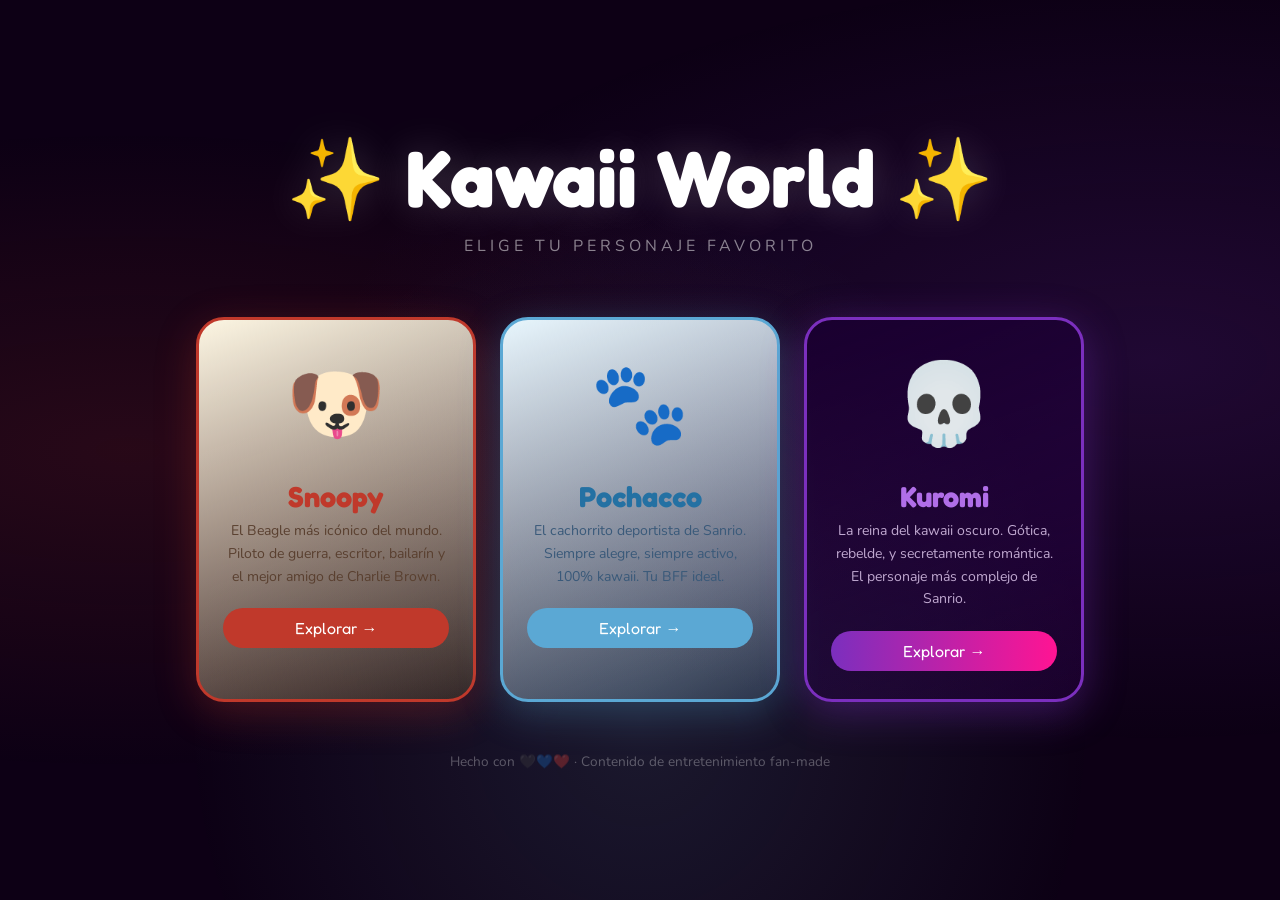
==== index.html @ 2f502f6d "Add files via upload" ====
<!DOCTYPE html>
<html lang="es">
<head>
  <meta charset="UTF-8" />
  <meta name="viewport" content="width=device-width, initial-scale=1.0" />
  <title>Kawaii World — Snoopy · Pochacco · Kuromi</title>
  <link href="https://fonts.googleapis.com/css2?family=Fredoka+One&family=Nunito:wght@400;700&display=swap" rel="stylesheet" />
  <style>
    * { margin: 0; padding: 0; box-sizing: border-box; }
    body {
      background: #0d0015;
      font-family: 'Nunito', sans-serif;
      min-height: 100vh;
      display: flex; flex-direction: column;
      align-items: center; justify-content: center;
      overflow: hidden;
    }

    .bg-aura {
      position: fixed; inset: 0; pointer-events: none;
      background:
        radial-gradient(ellipse at 10% 50%, rgba(192,57,43,0.15) 0%, transparent 50%),
        radial-gradient(ellipse at 50% 80%, rgba(135,206,235,0.12) 0%, transparent 50%),
        radial-gradient(ellipse at 90% 40%, rgba(123,47,190,0.18) 0%, transparent 50%);
      z-index: 0;
    }

    .content {
      position: relative; z-index: 1;
      text-align: center; padding: 40px 20px;
      max-width: 1000px;
    }

    .super-title {
      font-family: 'Fredoka One', cursive;
      font-size: clamp(2.5rem, 8vw, 5rem);
      color: white;
      margin-bottom: 8px;
      text-shadow: 0 0 40px rgba(255,255,255,0.2);
    }
    .super-sub {
      color: rgba(255,255,255,0.5);
      font-size: 1rem;
      letter-spacing: 4px;
      text-transform: uppercase;
      margin-bottom: 60px;
    }

    .cards {
      display: flex;
      gap: 24px;
      justify-content: center;
      flex-wrap: wrap;
    }

    .card {
      width: 280px;
      border-radius: 28px;
      overflow: hidden;
      text-decoration: none;
      transition: transform 0.3s cubic-bezier(0.34,1.56,0.64,1), box-shadow 0.3s;
      animation: cardAppear 0.6s backwards;
    }
    .card:nth-child(1) { animation-delay: 0.1s; }
    .card:nth-child(2) { animation-delay: 0.2s; }
    .card:nth-child(3) { animation-delay: 0.3s; }

    @keyframes cardAppear {
      from { opacity: 0; transform: translateY(40px); }
      to { opacity: 1; transform: none; }
    }
    .card:hover {
      transform: translateY(-12px) scale(1.03);
    }

    /* Snoopy card */
    .card-snoopy {
      background: linear-gradient(160deg, #fdf6e3, #f4d03f20);
      border: 3px solid #c0392b;
      box-shadow: 0 10px 40px rgba(192,57,43,0.3);
    }
    .card-snoopy:hover { box-shadow: 0 24px 60px rgba(192,57,43,0.5); }

    /* Pochacco card */
    .card-pochacco {
      background: linear-gradient(160deg, #e8f6fd, #87ceeb30);
      border: 3px solid #5ba8d4;
      box-shadow: 0 10px 40px rgba(91,168,212,0.3);
    }
    .card-pochacco:hover { box-shadow: 0 24px 60px rgba(91,168,212,0.5); }

    /* Kuromi card */
    .card-kuromi {
      background: linear-gradient(160deg, #1a0030, #4a008030);
      border: 3px solid #7b2fbe;
      box-shadow: 0 10px 40px rgba(123,47,190,0.4);
    }
    .card-kuromi:hover { box-shadow: 0 24px 60px rgba(255,20,147,0.4); }

    .card-emoji {
      font-size: 5rem;
      padding: 30px 20px 10px;
      display: block;
      text-align: center;
      animation: emojiFloat 3s ease-in-out infinite;
    }
    .card:nth-child(2) .card-emoji { animation-delay: 0.5s; }
    .card:nth-child(3) .card-emoji { animation-delay: 1s; }
    @keyframes emojiFloat {
      0%, 100% { transform: translateY(0); }
      50% { transform: translateY(-8px); }
    }

    .card-body { padding: 10px 24px 28px; }
    .card-name {
      font-family: 'Fredoka One', cursive;
      font-size: 1.8rem;
      margin-bottom: 6px;
    }
    .card-snoopy .card-name { color: #c0392b; }
    .card-pochacco .card-name { color: #2471a3; }
    .card-kuromi .card-name { color: #b06ee8; }

    .card-desc {
      font-size: 0.88rem;
      line-height: 1.6;
      margin-bottom: 20px;
    }
    .card-snoopy .card-desc { color: #5a4030; }
    .card-pochacco .card-desc { color: #3a5a7a; }
    .card-kuromi .card-desc { color: #c0a8d0; }

    .card-btn {
      display: block;
      text-align: center;
      padding: 10px;
      border-radius: 999px;
      font-family: 'Fredoka One', cursive;
      font-size: 1rem;
      color: white;
    }
    .card-snoopy .card-btn { background: #c0392b; }
    .card-pochacco .card-btn { background: #5ba8d4; }
    .card-kuromi .card-btn { background: linear-gradient(90deg, #7b2fbe, #ff1493); }

    .footer-text {
      margin-top: 50px;
      color: rgba(255,255,255,0.3);
      font-size: 0.85rem;
    }
  </style>
</head>
<body>
  <div class="bg-aura"></div>
  <div class="content">
    <h1 class="super-title">✨ Kawaii World ✨</h1>
    <p class="super-sub">Elige tu personaje favorito</p>

    <div class="cards">
      <a href="snoopy.html" class="card card-snoopy">
        <span class="card-emoji">🐶</span>
        <div class="card-body">
          <h2 class="card-name">Snoopy</h2>
          <p class="card-desc">El Beagle más icónico del mundo. Piloto de guerra, escritor, bailarín y el mejor amigo de Charlie Brown.</p>
          <span class="card-btn">Explorar →</span>
        </div>
      </a>

      <a href="pochacco.html" class="card card-pochacco">
        <span class="card-emoji">🐾</span>
        <div class="card-body">
          <h2 class="card-name">Pochacco</h2>
          <p class="card-desc">El cachorrito deportista de Sanrio. Siempre alegre, siempre activo, 100% kawaii. Tu BFF ideal.</p>
          <span class="card-btn">Explorar →</span>
        </div>
      </a>

      <a href="kuromi.html" class="card card-kuromi">
        <span class="card-emoji">💀</span>
        <div class="card-body">
          <h2 class="card-name">Kuromi</h2>
          <p class="card-desc">La reina del kawaii oscuro. Gótica, rebelde, y secretamente romántica. El personaje más complejo de Sanrio.</p>
          <span class="card-btn">Explorar →</span>
        </div>
      </a>
    </div>

    <p class="footer-text">Hecho con 🖤💙❤️ · Contenido de entretenimiento fan-made</p>
  </div>
</body>
</html>
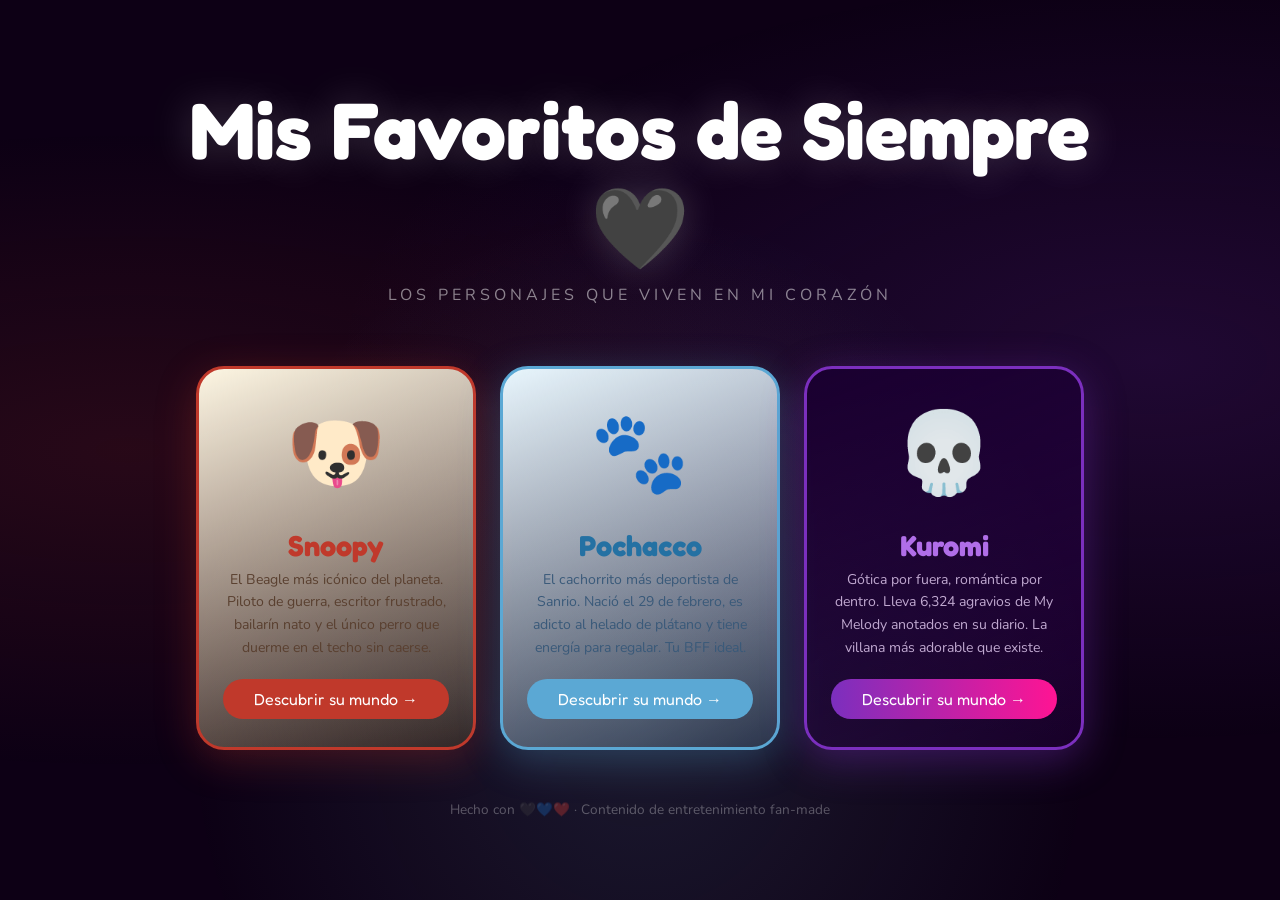
==== commit 083bade2: "Update index.html" ====
--- a/index.html
+++ b/index.html
@@ -153,34 +153,49 @@
 <body>
   <div class="bg-aura"></div>
   <div class="content">
-    <h1 class="super-title">✨ Kawaii World ✨</h1>
-    <p class="super-sub">Elige tu personaje favorito</p>
+    <h1 class="super-title">Mis Favoritos de Siempre 🖤</h1>
+    <p class="super-sub">Los personajes que viven en mi corazón</p>
 
     <div class="cards">
       <a href="snoopy.html" class="card card-snoopy">
-        <span class="card-emoji">🐶</span>
+        <span class="card-emoji">
+          <img src="https://upload.wikimedia.org/wikipedia/en/5/53/Snoopy_Peanuts_characters.png"
+               alt="Snoopy"
+               style="width:100px;height:100px;border-radius:50%;object-fit:cover;object-position:top;border:3px solid #c0392b;background:#fdf6e3;"
+               onerror="this.outerHTML='🐶'" />
+        </span>
         <div class="card-body">
           <h2 class="card-name">Snoopy</h2>
-          <p class="card-desc">El Beagle más icónico del mundo. Piloto de guerra, escritor, bailarín y el mejor amigo de Charlie Brown.</p>
-          <span class="card-btn">Explorar →</span>
+          <p class="card-desc">El Beagle más icónico del planeta. Piloto de guerra, escritor frustrado, bailarín nato y el único perro que duerme en el techo sin caerse.</p>
+          <span class="card-btn">Descubrir su mundo →</span>
         </div>
       </a>
 
       <a href="pochacco.html" class="card card-pochacco">
-        <span class="card-emoji">🐾</span>
+        <span class="card-emoji">
+          <img src="https://www.sanrio.com/cdn/shop/files/pochacco-sq.jpg"
+               alt="Pochacco"
+               style="width:100px;height:100px;border-radius:50%;object-fit:cover;border:3px solid #5ba8d4;background:#e8f6fd;"
+               onerror="this.outerHTML='🐾'" />
+        </span>
         <div class="card-body">
           <h2 class="card-name">Pochacco</h2>
-          <p class="card-desc">El cachorrito deportista de Sanrio. Siempre alegre, siempre activo, 100% kawaii. Tu BFF ideal.</p>
-          <span class="card-btn">Explorar →</span>
+          <p class="card-desc">El cachorrito más deportista de Sanrio. Nació el 29 de febrero, es adicto al helado de plátano y tiene energía para regalar. Tu BFF ideal.</p>
+          <span class="card-btn">Descubrir su mundo →</span>
         </div>
       </a>
 
       <a href="kuromi.html" class="card card-kuromi">
-        <span class="card-emoji">💀</span>
+        <span class="card-emoji">
+          <img src="https://www.sanrio.com/cdn/shop/files/kuromi-sq.jpg"
+               alt="Kuromi"
+               style="width:100px;height:100px;border-radius:50%;object-fit:cover;border:3px solid #7b2fbe;background:#1a0030;"
+               onerror="this.outerHTML='💀'" />
+        </span>
         <div class="card-body">
           <h2 class="card-name">Kuromi</h2>
-          <p class="card-desc">La reina del kawaii oscuro. Gótica, rebelde, y secretamente romántica. El personaje más complejo de Sanrio.</p>
-          <span class="card-btn">Explorar →</span>
+          <p class="card-desc">Gótica por fuera, romántica por dentro. Lleva 6,324 agravios de My Melody anotados en su diario. La villana más adorable que existe.</p>
+          <span class="card-btn">Descubrir su mundo →</span>
         </div>
       </a>
     </div>
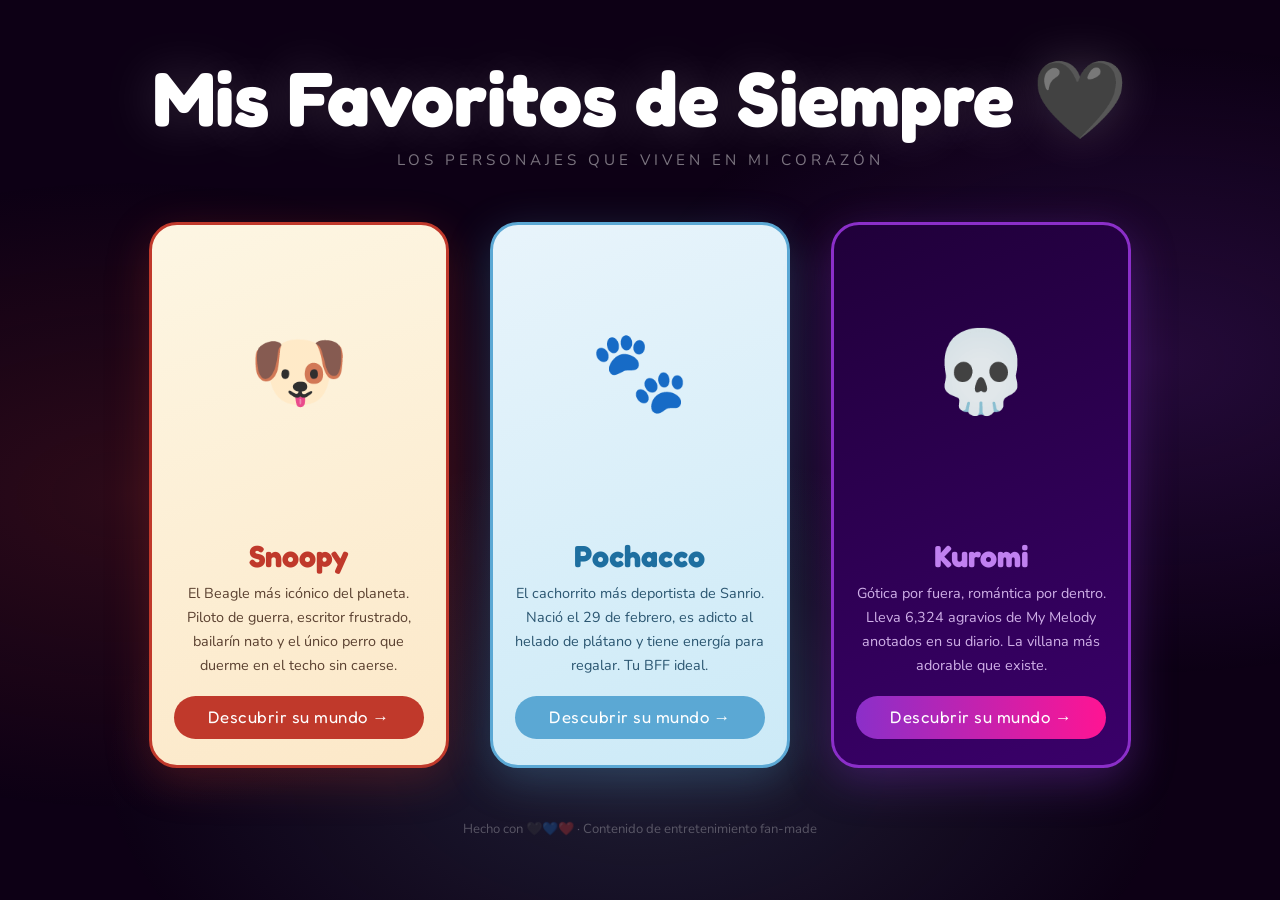
==== commit 9374cc7b: "Update index.html" ====
--- a/index.html
+++ b/index.html
@@ -4,166 +4,299 @@
   <meta charset="UTF-8" />
   <meta name="viewport" content="width=device-width, initial-scale=1.0" />
   <title>Kawaii World — Snoopy · Pochacco · Kuromi</title>
-  <link href="https://fonts.googleapis.com/css2?family=Fredoka+One&family=Nunito:wght@400;700&display=swap" rel="stylesheet" />
+  <link href="https://fonts.googleapis.com/css2?family=Fredoka+One&family=Nunito:wght@400;600;700&display=swap" rel="stylesheet" />
   <style>
-    * { margin: 0; padding: 0; box-sizing: border-box; }
+    *, *::before, *::after { margin: 0; padding: 0; box-sizing: border-box; }
+
+    :root {
+      --snoopy-main:   #c0392b;
+      --snoopy-bg:     #fdf6e3;
+      --snoopy-text:   #5a4030;
+      --pochacco-main: #5ba8d4;
+      --pochacco-bg:   #e8f4fb;
+      --pochacco-text: #2a5570;
+      --kuromi-main:   #8b2fc9;
+      --kuromi-bg:     #1a0030;
+      --kuromi-text:   #d0b0e8;
+    }
+
+    html {
+      scroll-behavior: smooth;
+    }
+
     body {
       background: #0d0015;
       font-family: 'Nunito', sans-serif;
       min-height: 100vh;
-      display: flex; flex-direction: column;
-      align-items: center; justify-content: center;
+      display: flex;
+      flex-direction: column;
+      align-items: center;
+    }
+
+    /* ── Background aura ── */
+    .bg-aura {
+      position: fixed;
+      inset: 0;
+      pointer-events: none;
+      z-index: 0;
+      background:
+        radial-gradient(ellipse 60% 50% at 10% 55%, rgba(192,57,43,.18) 0%, transparent 70%),
+        radial-gradient(ellipse 60% 50% at 50% 85%, rgba(135,206,235,.14) 0%, transparent 70%),
+        radial-gradient(ellipse 60% 50% at 90% 40%, rgba(123,47,190,.22) 0%, transparent 70%);
+    }
+
+    /* ── Stars ── */
+    .stars {
+      position: fixed;
+      inset: 0;
+      pointer-events: none;
+      z-index: 0;
       overflow: hidden;
     }
-
-    .bg-aura {
-      position: fixed; inset: 0; pointer-events: none;
-      background:
-        radial-gradient(ellipse at 10% 50%, rgba(192,57,43,0.15) 0%, transparent 50%),
-        radial-gradient(ellipse at 50% 80%, rgba(135,206,235,0.12) 0%, transparent 50%),
-        radial-gradient(ellipse at 90% 40%, rgba(123,47,190,0.18) 0%, transparent 50%);
-      z-index: 0;
-    }
-
+    .star {
+      position: absolute;
+      border-radius: 50%;
+      background: white;
+      opacity: 0;
+      animation: twinkle var(--dur) ease-in-out infinite var(--delay);
+    }
+    @keyframes twinkle {
+      0%,100% { opacity: 0; transform: scale(.6); }
+      50%      { opacity: .7; transform: scale(1); }
+    }
+
+    /* ── Content wrapper ── */
     .content {
-      position: relative; z-index: 1;
-      text-align: center; padding: 40px 20px;
-      max-width: 1000px;
-    }
-
+      position: relative;
+      z-index: 1;
+      width: 100%;
+      max-width: 1040px;
+      padding: 56px 20px 60px;
+      text-align: center;
+    }
+
+    /* ── Hero text ── */
     .super-title {
       font-family: 'Fredoka One', cursive;
-      font-size: clamp(2.5rem, 8vw, 5rem);
-      color: white;
-      margin-bottom: 8px;
-      text-shadow: 0 0 40px rgba(255,255,255,0.2);
+      font-size: clamp(2.2rem, 7vw, 4.8rem);
+      color: #fff;
+      line-height: 1.1;
+      margin-bottom: 10px;
+      text-shadow: 0 0 50px rgba(255,255,255,.18);
     }
     .super-sub {
-      color: rgba(255,255,255,0.5);
-      font-size: 1rem;
+      color: rgba(255,255,255,.45);
+      font-size: clamp(.75rem, 2.5vw, .95rem);
       letter-spacing: 4px;
       text-transform: uppercase;
-      margin-bottom: 60px;
-    }
-
+      margin-bottom: 52px;
+    }
+
+    /* ── Cards grid ── */
     .cards {
-      display: flex;
+      display: grid;
+      grid-template-columns: repeat(3, 1fr);
       gap: 24px;
-      justify-content: center;
-      flex-wrap: wrap;
-    }
-
+      justify-items: center;
+    }
+
+    /* ── Individual card ── */
     .card {
-      width: 280px;
+      width: 100%;
+      max-width: 300px;
       border-radius: 28px;
       overflow: hidden;
       text-decoration: none;
-      transition: transform 0.3s cubic-bezier(0.34,1.56,0.64,1), box-shadow 0.3s;
-      animation: cardAppear 0.6s backwards;
-    }
-    .card:nth-child(1) { animation-delay: 0.1s; }
-    .card:nth-child(2) { animation-delay: 0.2s; }
-    .card:nth-child(3) { animation-delay: 0.3s; }
+      display: flex;
+      flex-direction: column;
+      transition: transform .35s cubic-bezier(.34,1.56,.64,1), box-shadow .35s ease;
+      animation: cardAppear .6s backwards;
+    }
+    .card:nth-child(1) { animation-delay: .10s; }
+    .card:nth-child(2) { animation-delay: .22s; }
+    .card:nth-child(3) { animation-delay: .34s; }
 
     @keyframes cardAppear {
-      from { opacity: 0; transform: translateY(40px); }
-      to { opacity: 1; transform: none; }
-    }
+      from { opacity: 0; transform: translateY(48px); }
+      to   { opacity: 1; transform: none; }
+    }
+
     .card:hover {
-      transform: translateY(-12px) scale(1.03);
-    }
-
-    /* Snoopy card */
+      transform: translateY(-14px) scale(1.03);
+    }
+
+    /* card themes */
     .card-snoopy {
-      background: linear-gradient(160deg, #fdf6e3, #f4d03f20);
-      border: 3px solid #c0392b;
-      box-shadow: 0 10px 40px rgba(192,57,43,0.3);
-    }
-    .card-snoopy:hover { box-shadow: 0 24px 60px rgba(192,57,43,0.5); }
-
-    /* Pochacco card */
+      background: linear-gradient(160deg, #fdf6e3 0%, #fce8c8 100%);
+      border: 3px solid var(--snoopy-main);
+      box-shadow: 0 12px 44px rgba(192,57,43,.28);
+    }
+    .card-snoopy:hover { box-shadow: 0 28px 64px rgba(192,57,43,.50); }
+
     .card-pochacco {
-      background: linear-gradient(160deg, #e8f6fd, #87ceeb30);
-      border: 3px solid #5ba8d4;
-      box-shadow: 0 10px 40px rgba(91,168,212,0.3);
-    }
-    .card-pochacco:hover { box-shadow: 0 24px 60px rgba(91,168,212,0.5); }
-
-    /* Kuromi card */
+      background: linear-gradient(160deg, #e8f4fb 0%, #cceaf7 100%);
+      border: 3px solid var(--pochacco-main);
+      box-shadow: 0 12px 44px rgba(91,168,212,.28);
+    }
+    .card-pochacco:hover { box-shadow: 0 28px 64px rgba(91,168,212,.50); }
+
     .card-kuromi {
-      background: linear-gradient(160deg, #1a0030, #4a008030);
-      border: 3px solid #7b2fbe;
-      box-shadow: 0 10px 40px rgba(123,47,190,0.4);
-    }
-    .card-kuromi:hover { box-shadow: 0 24px 60px rgba(255,20,147,0.4); }
-
-    .card-emoji {
+      background: linear-gradient(160deg, #20003a 0%, #3a006a 100%);
+      border: 3px solid var(--kuromi-main);
+      box-shadow: 0 12px 44px rgba(123,47,190,.38);
+    }
+    .card-kuromi:hover { box-shadow: 0 28px 64px rgba(255,20,147,.44); }
+
+    /* ── Character image ── */
+    .card-img-wrap {
+      width: 100%;
+      aspect-ratio: 1 / 1;
+      overflow: hidden;
+      position: relative;
+    }
+
+    .card-img-wrap img {
+      width: 100%;
+      height: 100%;
+      object-fit: cover;
+      object-position: center top;
+      display: block;
+      transition: transform .4s ease;
+    }
+    .card:hover .card-img-wrap img {
+      transform: scale(1.06);
+    }
+
+    /* fallback placeholder when img fails */
+    .card-img-wrap::after {
+      content: attr(data-fallback);
+      position: absolute;
+      inset: 0;
+      display: flex;
+      align-items: center;
+      justify-content: center;
       font-size: 5rem;
-      padding: 30px 20px 10px;
-      display: block;
-      text-align: center;
-      animation: emojiFloat 3s ease-in-out infinite;
-    }
-    .card:nth-child(2) .card-emoji { animation-delay: 0.5s; }
-    .card:nth-child(3) .card-emoji { animation-delay: 1s; }
-    @keyframes emojiFloat {
-      0%, 100% { transform: translateY(0); }
-      50% { transform: translateY(-8px); }
-    }
-
-    .card-body { padding: 10px 24px 28px; }
+      opacity: 0;
+      pointer-events: none;
+      transition: opacity .2s;
+    }
+    .card-img-wrap.img-error::after { opacity: 1; }
+    .card-img-wrap.img-error img   { opacity: 0; }
+
+    /* ── Card body ── */
+    .card-body {
+      padding: 18px 22px 26px;
+      flex: 1;
+      display: flex;
+      flex-direction: column;
+    }
+
     .card-name {
       font-family: 'Fredoka One', cursive;
-      font-size: 1.8rem;
-      margin-bottom: 6px;
-    }
-    .card-snoopy .card-name { color: #c0392b; }
-    .card-pochacco .card-name { color: #2471a3; }
-    .card-kuromi .card-name { color: #b06ee8; }
+      font-size: clamp(1.5rem, 3.5vw, 1.9rem);
+      margin-bottom: 8px;
+    }
+    .card-snoopy   .card-name { color: var(--snoopy-main); }
+    .card-pochacco .card-name { color: #1e6fa0; }
+    .card-kuromi   .card-name { color: #c080f0; }
 
     .card-desc {
-      font-size: 0.88rem;
-      line-height: 1.6;
-      margin-bottom: 20px;
-    }
-    .card-snoopy .card-desc { color: #5a4030; }
-    .card-pochacco .card-desc { color: #3a5a7a; }
-    .card-kuromi .card-desc { color: #c0a8d0; }
+      font-size: clamp(.8rem, 2vw, .9rem);
+      line-height: 1.65;
+      flex: 1;
+      margin-bottom: 18px;
+    }
+    .card-snoopy   .card-desc { color: var(--snoopy-text); }
+    .card-pochacco .card-desc { color: var(--pochacco-text); }
+    .card-kuromi   .card-desc { color: var(--kuromi-text); }
 
     .card-btn {
       display: block;
       text-align: center;
-      padding: 10px;
+      padding: 11px 16px;
       border-radius: 999px;
       font-family: 'Fredoka One', cursive;
-      font-size: 1rem;
-      color: white;
-    }
-    .card-snoopy .card-btn { background: #c0392b; }
-    .card-pochacco .card-btn { background: #5ba8d4; }
-    .card-kuromi .card-btn { background: linear-gradient(90deg, #7b2fbe, #ff1493); }
-
+      font-size: clamp(.9rem, 2vw, 1.05rem);
+      color: #fff;
+      letter-spacing: .5px;
+      transition: filter .2s, transform .2s;
+    }
+    .card:hover .card-btn {
+      filter: brightness(1.12);
+      transform: scale(1.03);
+    }
+    .card-snoopy   .card-btn { background: var(--snoopy-main); }
+    .card-pochacco .card-btn { background: var(--pochacco-main); }
+    .card-kuromi   .card-btn { background: linear-gradient(90deg, #8b2fc9, #ff1493); }
+
+    /* ── Footer ── */
     .footer-text {
-      margin-top: 50px;
-      color: rgba(255,255,255,0.3);
-      font-size: 0.85rem;
+      margin-top: 52px;
+      color: rgba(255,255,255,.28);
+      font-size: .82rem;
+    }
+
+    /* ══════════════════════════════
+       RESPONSIVE BREAKPOINTS
+    ══════════════════════════════ */
+
+    /* Tablet: 2 columns */
+    @media (max-width: 860px) {
+      .cards {
+        grid-template-columns: repeat(2, 1fr);
+        gap: 20px;
+      }
+      .card:nth-child(3) {
+        grid-column: 1 / -1;
+        max-width: 340px;
+        justify-self: center;
+      }
+    }
+
+    /* Mobile: 1 column */
+    @media (max-width: 520px) {
+      .content {
+        padding: 40px 16px 50px;
+      }
+      .super-sub {
+        letter-spacing: 2.5px;
+        margin-bottom: 36px;
+      }
+      .cards {
+        grid-template-columns: 1fr;
+        gap: 20px;
+      }
+      .card:nth-child(3) {
+        grid-column: auto;
+        max-width: 100%;
+      }
+      .card-img-wrap {
+        aspect-ratio: 4 / 3;   /* wider on small screens */
+      }
     }
   </style>
 </head>
 <body>
+
   <div class="bg-aura"></div>
+  <div class="stars" id="stars"></div>
+
   <div class="content">
     <h1 class="super-title">Mis Favoritos de Siempre 🖤</h1>
     <p class="super-sub">Los personajes que viven en mi corazón</p>
 
     <div class="cards">
+
+      <!-- SNOOPY -->
       <a href="snoopy.html" class="card card-snoopy">
-        <span class="card-emoji">
-          <img src="https://upload.wikimedia.org/wikipedia/en/5/53/Snoopy_Peanuts_characters.png"
-               alt="Snoopy"
-               style="width:100px;height:100px;border-radius:50%;object-fit:cover;object-position:top;border:3px solid #c0392b;background:#fdf6e3;"
-               onerror="this.outerHTML='🐶'" />
-        </span>
+        <div class="card-img-wrap" data-fallback="🐶">
+          <img
+            src="https://upload.wikimedia.org/wikipedia/en/5/53/Snoopy_Peanuts_characters.png"
+            alt="Snoopy"
+            loading="lazy"
+            onerror="this.closest('.card-img-wrap').classList.add('img-error')"
+          />
+        </div>
         <div class="card-body">
           <h2 class="card-name">Snoopy</h2>
           <p class="card-desc">El Beagle más icónico del planeta. Piloto de guerra, escritor frustrado, bailarín nato y el único perro que duerme en el techo sin caerse.</p>
@@ -171,13 +304,16 @@
         </div>
       </a>
 
+      <!-- POCHACCO -->
       <a href="pochacco.html" class="card card-pochacco">
-        <span class="card-emoji">
-          <img src="https://www.sanrio.com/cdn/shop/files/pochacco-sq.jpg"
-               alt="Pochacco"
-               style="width:100px;height:100px;border-radius:50%;object-fit:cover;border:3px solid #5ba8d4;background:#e8f6fd;"
-               onerror="this.outerHTML='🐾'" />
-        </span>
+        <div class="card-img-wrap" data-fallback="🐾">
+          <img
+            src="https://www.sanrio.com/cdn/shop/files/pochacco-sq.jpg"
+            alt="Pochacco"
+            loading="lazy"
+            onerror="this.closest('.card-img-wrap').classList.add('img-error')"
+          />
+        </div>
         <div class="card-body">
           <h2 class="card-name">Pochacco</h2>
           <p class="card-desc">El cachorrito más deportista de Sanrio. Nació el 29 de febrero, es adicto al helado de plátano y tiene energía para regalar. Tu BFF ideal.</p>
@@ -185,22 +321,44 @@
         </div>
       </a>
 
+      <!-- KUROMI -->
       <a href="kuromi.html" class="card card-kuromi">
-        <span class="card-emoji">
-          <img src="https://www.sanrio.com/cdn/shop/files/kuromi-sq.jpg"
-               alt="Kuromi"
-               style="width:100px;height:100px;border-radius:50%;object-fit:cover;border:3px solid #7b2fbe;background:#1a0030;"
-               onerror="this.outerHTML='💀'" />
-        </span>
+        <div class="card-img-wrap" data-fallback="💀">
+          <img
+            src="https://www.sanrio.com/cdn/shop/files/kuromi-sq.jpg"
+            alt="Kuromi"
+            loading="lazy"
+            onerror="this.closest('.card-img-wrap').classList.add('img-error')"
+          />
+        </div>
         <div class="card-body">
           <h2 class="card-name">Kuromi</h2>
           <p class="card-desc">Gótica por fuera, romántica por dentro. Lleva 6,324 agravios de My Melody anotados en su diario. La villana más adorable que existe.</p>
           <span class="card-btn">Descubrir su mundo →</span>
         </div>
       </a>
+
     </div>
 
     <p class="footer-text">Hecho con 🖤💙❤️ · Contenido de entretenimiento fan-made</p>
   </div>
+
+  <script>
+    /* ── Generate twinkling stars ── */
+    const starsEl = document.getElementById('stars');
+    for (let i = 0; i < 80; i++) {
+      const s = document.createElement('div');
+      s.className = 'star';
+      const size = Math.random() * 3 + 1;
+      s.style.cssText = `
+        width:${size}px; height:${size}px;
+        top:${Math.random()*100}%;
+        left:${Math.random()*100}%;
+        --dur:${(Math.random()*4+2).toFixed(1)}s;
+        --delay:-${(Math.random()*6).toFixed(1)}s;
+      `;
+      starsEl.appendChild(s);
+    }
+  </script>
 </body>
 </html>
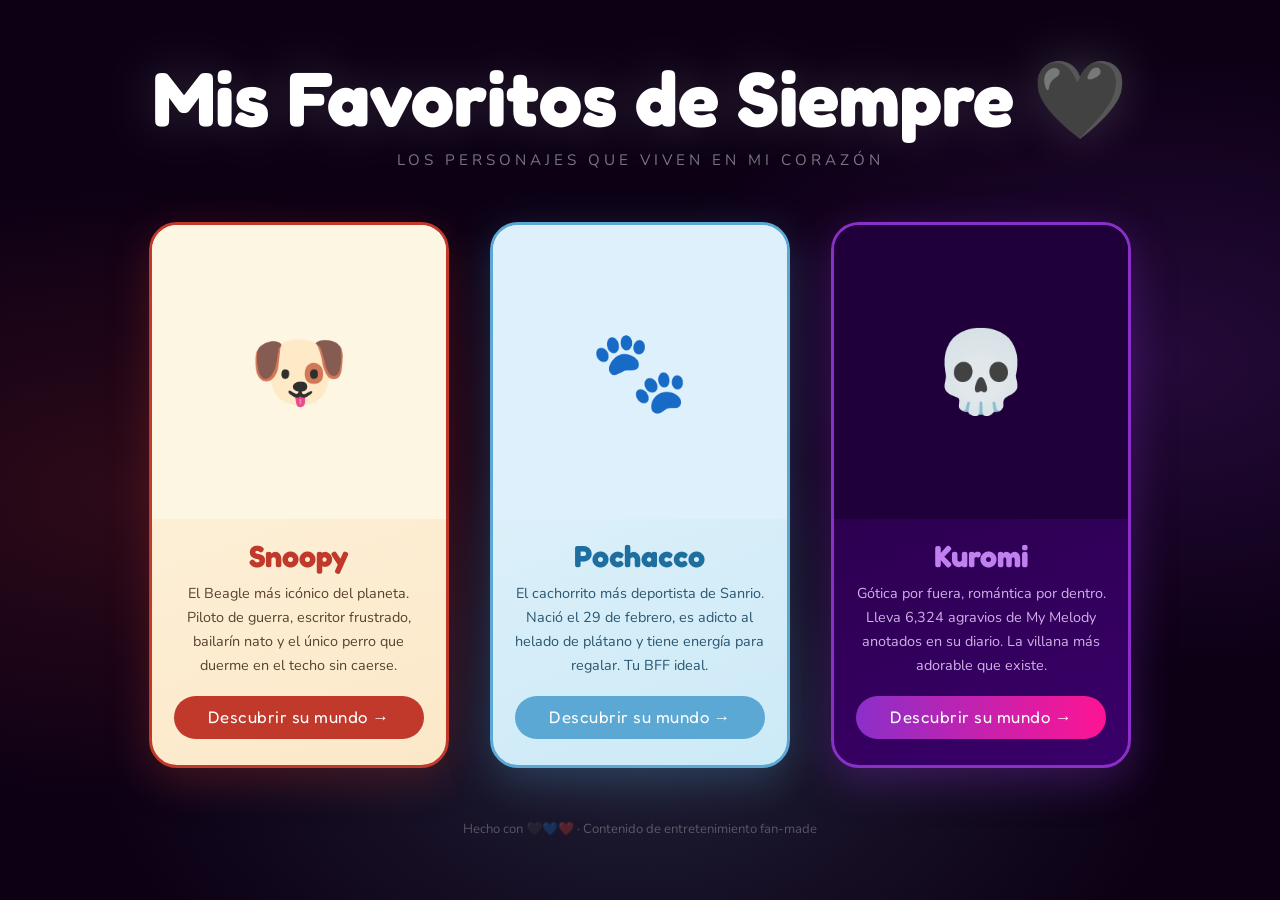
==== commit 765e3b72: "Update index.html" ====
--- a/index.html
+++ b/index.html
@@ -153,14 +153,23 @@
       aspect-ratio: 1 / 1;
       overflow: hidden;
       position: relative;
-    }
+      display: flex;
+      align-items: center;
+      justify-content: center;
+    }
+
+    /* fondo propio de cada card para el área de imagen */
+    .card-snoopy   .card-img-wrap { background: #fdf6e3; }
+    .card-pochacco .card-img-wrap { background: #ddf0fb; }
+    .card-kuromi   .card-img-wrap { background: #20003a; }
 
     .card-img-wrap img {
       width: 100%;
       height: 100%;
-      object-fit: cover;
-      object-position: center top;
+      object-fit: contain;       /* imagen completa, sin recorte */
+      object-position: center;
       display: block;
+      padding: 10px;             /* respiro para que no toque el borde */
       transition: transform .4s ease;
     }
     .card:hover .card-img-wrap img {
@@ -291,7 +300,7 @@
       <a href="snoopy.html" class="card card-snoopy">
         <div class="card-img-wrap" data-fallback="🐶">
           <img
-            src="https://upload.wikimedia.org/wikipedia/en/5/53/Snoopy_Peanuts_characters.png"
+            src="https://m.media-amazon.com/images/I/71M49o3HpYL._AC_UF894,1000_QL80_.jpg"
             alt="Snoopy"
             loading="lazy"
             onerror="this.closest('.card-img-wrap').classList.add('img-error')"
@@ -308,7 +317,7 @@
       <a href="pochacco.html" class="card card-pochacco">
         <div class="card-img-wrap" data-fallback="🐾">
           <img
-            src="https://www.sanrio.com/cdn/shop/files/pochacco-sq.jpg"
+            src="https://i.pinimg.com/1200x/d8/dc/d5/d8dcd571217130506f0c4e70ed39765c.jpg"
             alt="Pochacco"
             loading="lazy"
             onerror="this.closest('.card-img-wrap').classList.add('img-error')"
@@ -325,7 +334,7 @@
       <a href="kuromi.html" class="card card-kuromi">
         <div class="card-img-wrap" data-fallback="💀">
           <img
-            src="https://www.sanrio.com/cdn/shop/files/kuromi-sq.jpg"
+            src="https://static.wikia.nocookie.net/doblaje/images/8/8d/Sanrio_Characters_Kuromi_Image016.png/revision/latest?cb=20240701183447&path-prefix=es"
             alt="Kuromi"
             loading="lazy"
             onerror="this.closest('.card-img-wrap').classList.add('img-error')"
